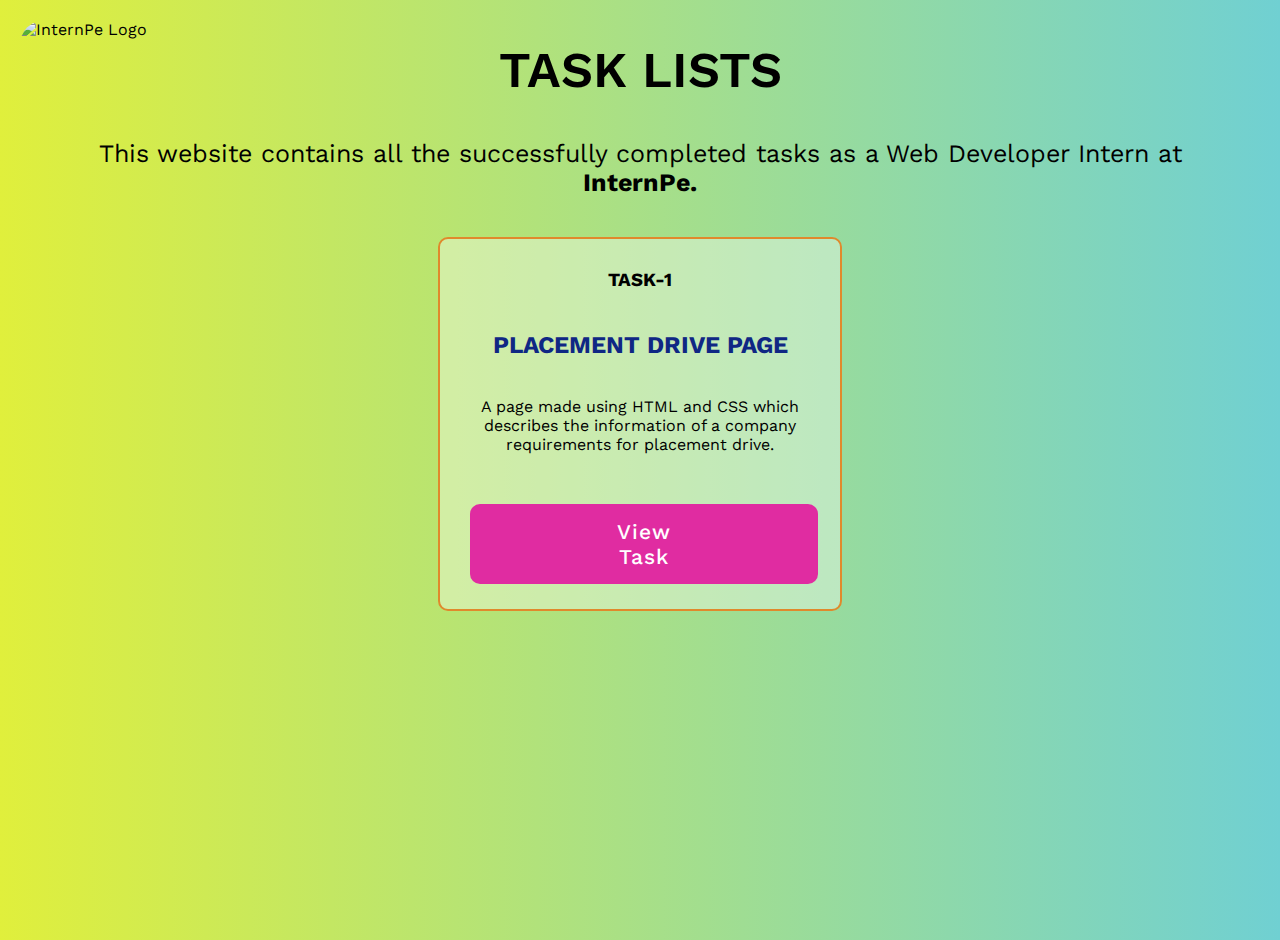
==== index.html @ 42d11242 "Web Developer Intern" ====
<!DOCTYPE html>
<html lang="en">
<head>
    <meta charset="UTF-8">
    <meta http-equiv="X-UA-Compatible" content="IE=edge">
    <meta name="viewport" content="width=device-width, initial-scale=1.0">
    <title>TASK PAGE</title>
    <link rel="stylesheet" href="style.css">
</head>
<body>

    <section class="home-content">
        <img src="https://user-images.githubusercontent.com/73993775/227628899-c44dd6c1-dc56-4852-b515-2d3261dbff6f.jpg" alt="InternPe Logo">
        <h1 class="hc-head">TASK LISTS</h1>
        <div class="p-con">
            <p>This website contains all the successfully completed tasks as a Web Developer Intern at <b>InternPe.</b></p>
        </div>
        
        <div class="home-bio">
            <div class="trans">
                <div class="trans-head">
                    <h3>TASK-1</h3>
                </div>
                <div class="trans-con">
                   <p><h2 style="color: #0f2784;">PLACEMENT DRIVE PAGE</h2><br><br>A page made using HTML and CSS which describes the information of a company requirements for placement drive.</p>
                </div>
                <div class="box-text">
                    <a href="Task-1/index.html" target="_blank" style="color:#fff;"><button id="btn">View Task</button></a>
                </div>
            </div>
        </div>
    </section>
    
</body>
</html>
---- style.css ----
@import url('https://fonts.googleapis.com/css2?family=Work+Sans:wght@300;400;500;600&display=swap');

*{
    margin: 0;
    padding: 0;
    font-family: 'Work Sans', sans-serif;
}
*::selection{
    background-color: rgb(73, 146, 241);
}

.home-content{
    padding: 20px;
    background: linear-gradient(90deg,#e0ef3c,#70d0d2);
    min-height: 100vh;
}

.home-content img{
    position: absolute;
    height: 81px;
    width: 180px;
    border-radius: 25px;
}

.hc-head{
    text-align: center;
    padding: 20px;
    font-weight: 600;
    font-size: 50px;
}

.home-content .home-bio{

    margin: 5px 0;
    display:flex;
    flex-wrap: wrap;
    justify-content: center;
    align-items: center;
} 

.trans{

    position: relative;
    margin:15px;
    overflow: hidden;
    border: 2px solid #e0892c;
    border-radius: 10px;
    cursor:pointer;
    width:400px;
    height:350px;
    background: rgba(255, 255, 255, 0.363);
    padding: 10px 0px;
}

.trans-con {
    padding:30px;
    text-align:center;
}

.trans-head{
    margin-top: 10px;
    text-align:center;
    padding:10px;
}

.box-text #btn{
    align-content: center;
    margin:20px 30px;
    padding: 0.938rem 9.188rem;
    border: none;
    color: #fff;
    font-size: 21px;
    font-weight: 500;
    letter-spacing: 1px;
    border-radius: 10px;
    background-color:#e02ca1;
    cursor: pointer;
    transition: all 0.3s ease;
  }

.box-text #btn:hover{
    background-color:#cf7e28b9;
}

.p-con{
    text-align: center;
    padding: 20px;
    font-size:25px;
}
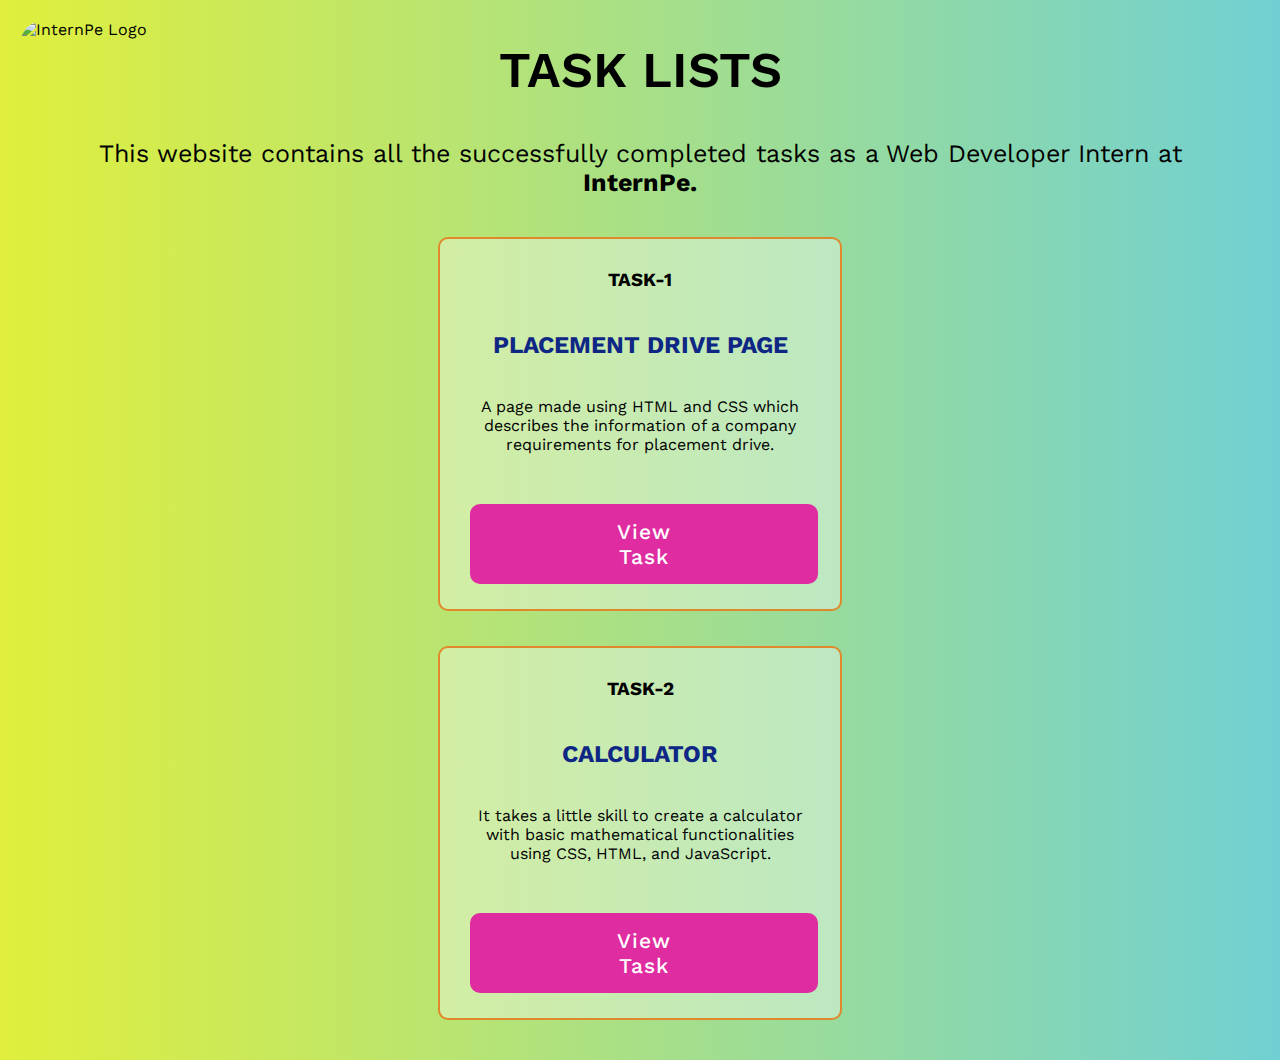
==== commit 189a8eda: "Task-2" ====
--- a/index.html
+++ b/index.html
@@ -29,6 +29,21 @@
                 </div>
             </div>
         </div>
+
+        <div class="home-bio">
+            <div class="trans">
+                <div class="trans-head">
+                    <h3>TASK-2</h3>
+                </div>
+                <div class="trans-con">
+                   <p><h2 style="color: #0f2784;">CALCULATOR</h2><br><br>It takes a little skill to create a calculator with basic mathematical functionalities using CSS, HTML, and JavaScript.</p>
+                </div>
+                <div class="box-text">
+                    <a href="Task-2/index.html" target="_blank" style="color:#fff;"><button id="btn">View Task</button></a>
+                </div>
+            </div>
+        </div>
+
     </section>
     
 </body>
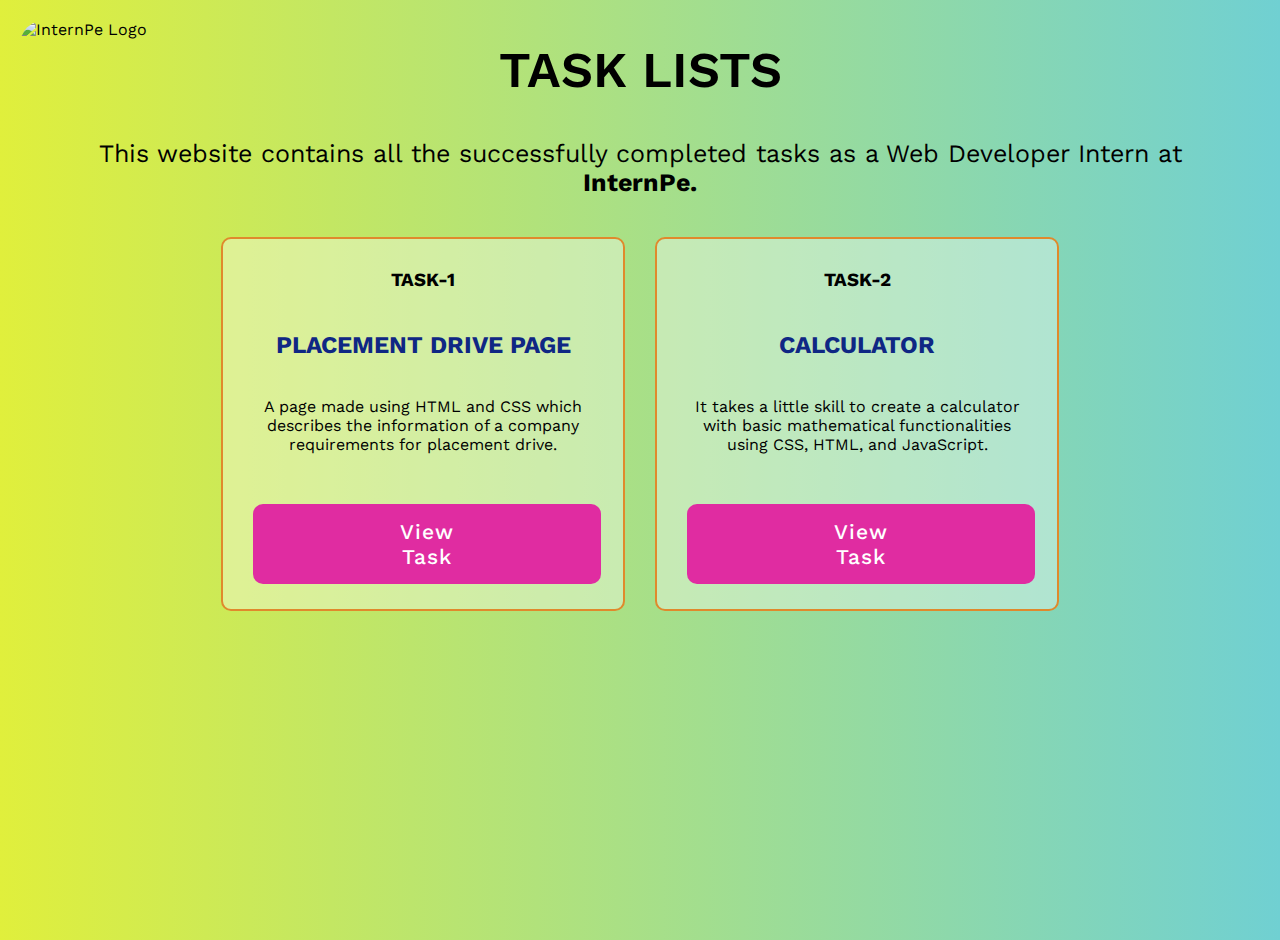
==== commit b5e985cd: "Update index.html" ====
--- a/index.html
+++ b/index.html
@@ -28,15 +28,13 @@
                     <a href="Task-1/index.html" target="_blank" style="color:#fff;"><button id="btn">View Task</button></a>
                 </div>
             </div>
-        </div>
-
-        <div class="home-bio">
+        
             <div class="trans">
                 <div class="trans-head">
                     <h3>TASK-2</h3>
                 </div>
                 <div class="trans-con">
-                   <p><h2 style="color: #0f2784;">CALCULATOR</h2><br><br>It takes a little skill to create a calculator with basic mathematical functionalities using CSS, HTML, and JavaScript.</p>
+                    <p><h2 style="color: #0f2784;">CALCULATOR</h2><br><br>It takes a little skill to create a calculator with basic mathematical functionalities using CSS, HTML, and JavaScript.</p>
                 </div>
                 <div class="box-text">
                     <a href="Task-2/index.html" target="_blank" style="color:#fff;"><button id="btn">View Task</button></a>
